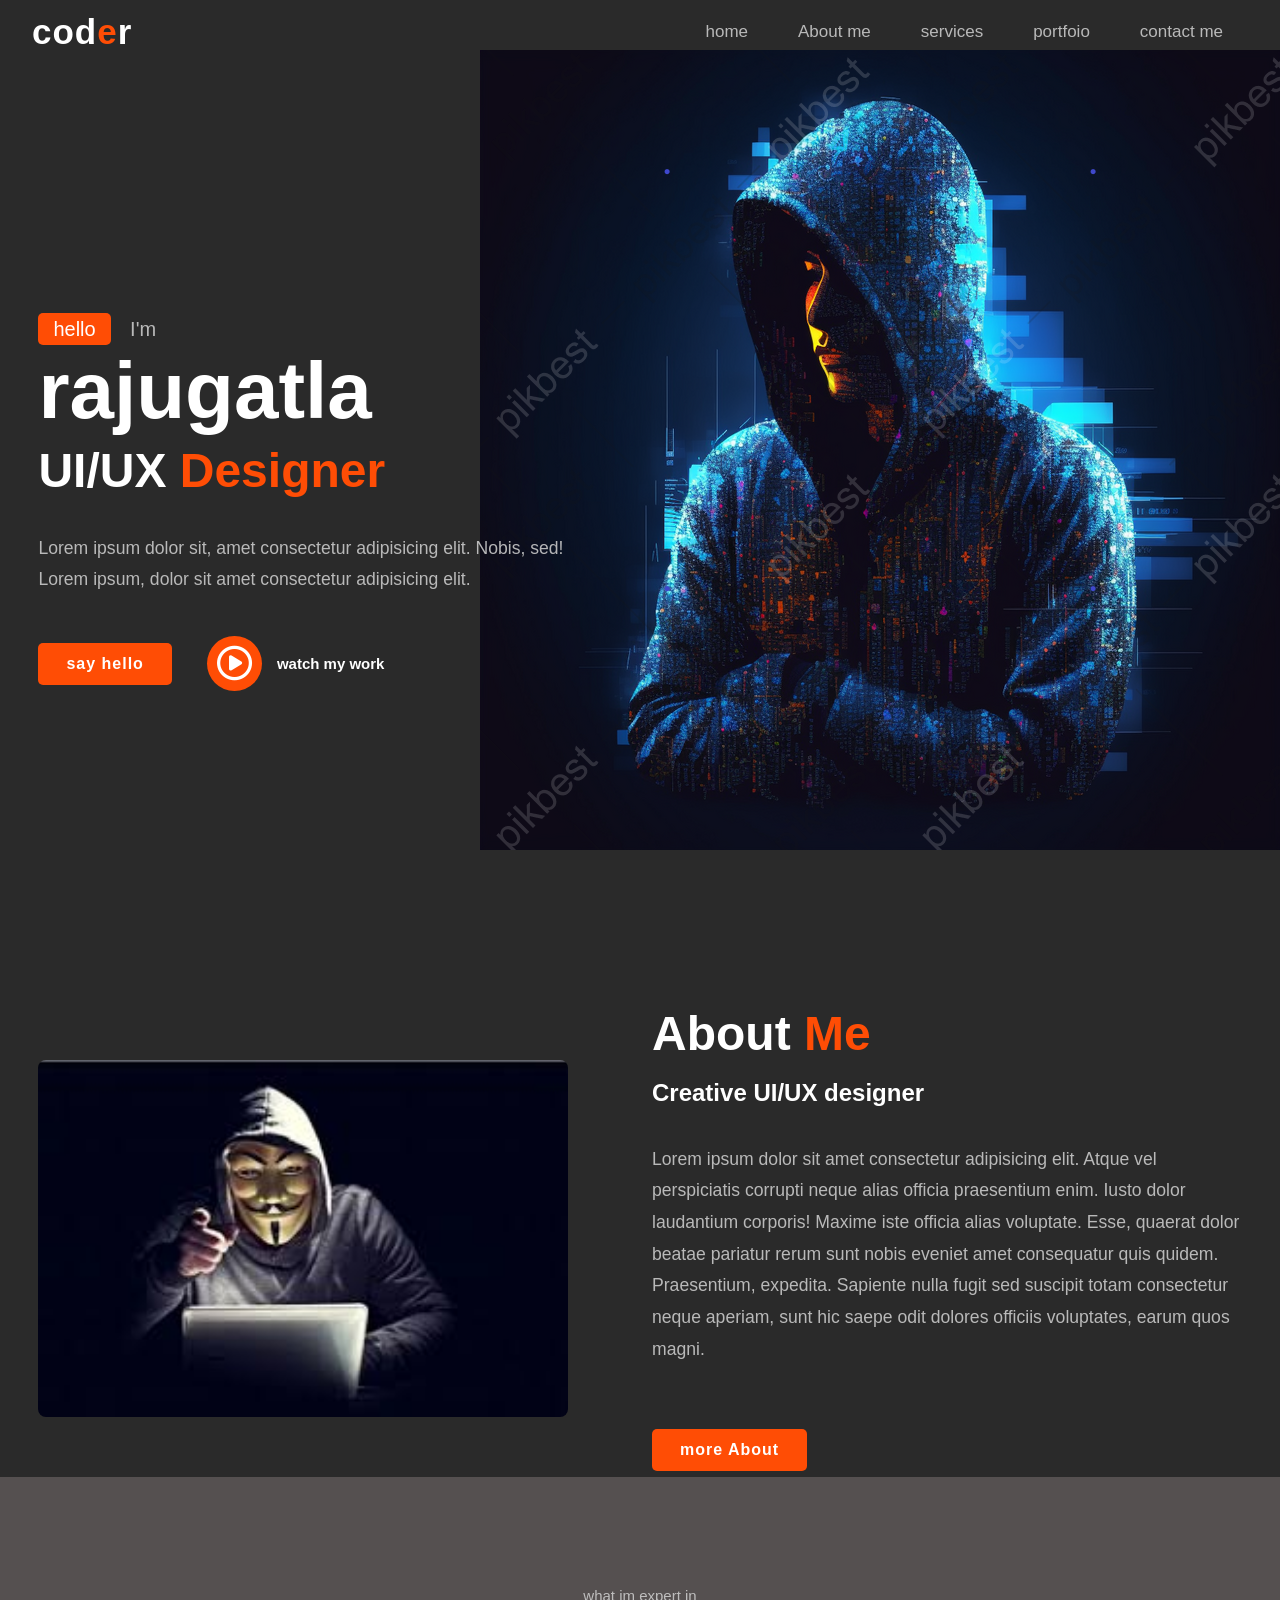
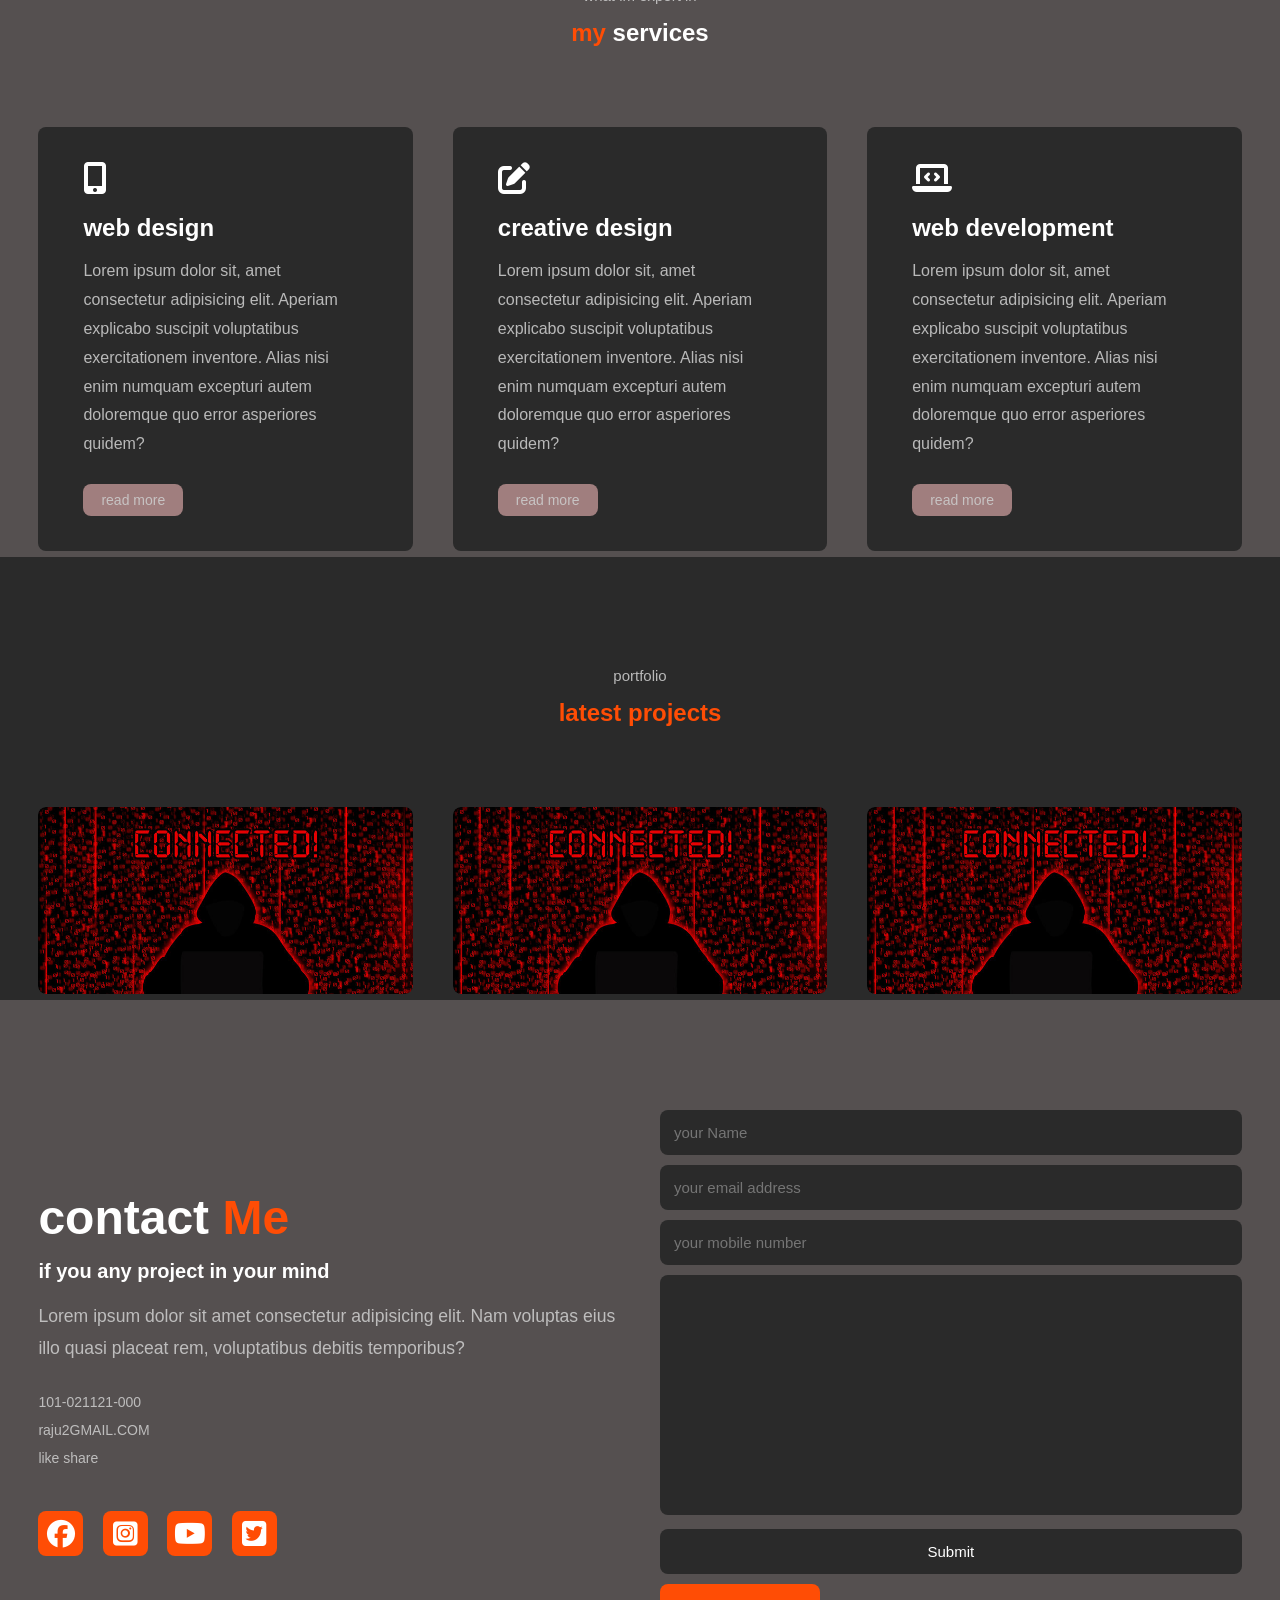
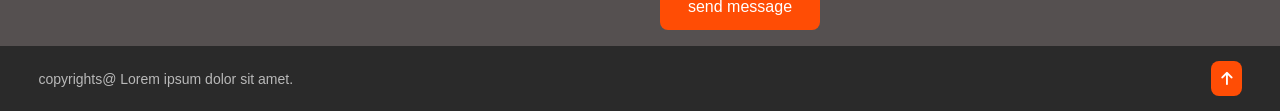
==== index.html @ aa10833b "Rename 17-index.html to index.html" ====
<!DOCTYPE html>
<html lang="en">
<head>
    <meta charset="UTF-8">
    <meta name="viewport" content="width=device-width, initial-scale=1.0">
    <title>Document</title>
    <link rel="stylesheet" href="17-index.css">
    <link rel="stylesheet" href="https://cdnjs.cloudflare.com/ajax/libs/font-awesome/6.4.2/css/all.min.css"/>

</head>
<body>
    <header>
    <a href="#" class="logo">cod<span>e</span>r</a>
    <ul class="navlist">
        <li><a href="#home" class="active">home</a></li>
        <li><a href="#about">About me</a></li>
        <li><a href="#services">services</a></li>
        <li><a href="#portfolio">portfoio</a></li>
        <li><a href="#contact">contact me</a></li>
    </ul>
    <div id="menu-icon" ><i class="fa-solid fa-bars"></i>
       
    </div>
    </header>

<!--home section-->

    <section class="home" id="home">
        <div class="home-text">
            <div class="slide">
                <span class="one">hello</span>
                <span class="two">I'm</span>
            </div>
            <h1>rajugatla</h1>
            <h3>UI/UX <span>Designer</span></h3>
            <p>Lorem ipsum dolor sit, amet consectetur adipisicing elit. Nobis, sed!<br>
            Lorem ipsum, dolor sit amet consectetur adipisicing elit.</p>
         <div class="button">
            <a href="#" class="btn">say hello</a>
            <a href="#" class="btn2"><span><i class="fa-regular fa-circle-play"></i></span>watch my work</a>
         </div>
        </div>
    </section>

 <!-- about section -->
    <section class="about" id="about">
        <div class="about-img">
            <img src="images/06-hacker.jpeg" alt="img">
        </div>
        <div class="about-text">
            <h2>About <span>Me</span></h2>
            <h4>Creative UI/UX designer</h4>
            <p>Lorem ipsum dolor sit amet consectetur adipisicing elit. Atque vel perspiciatis corrupti neque alias officia praesentium enim. Iusto dolor laudantium corporis! Maxime iste officia alias voluptate. Esse, quaerat dolor beatae pariatur rerum sunt nobis eveniet amet consequatur quis quidem. Praesentium, expedita. Sapiente nulla fugit sed suscipit totam consectetur neque aperiam, sunt hic saepe odit dolores officiis voluptates, earum quos magni.</p>
            <a href="#" class="btn">more About</a>
        </div>
    </section>


    <!-- service section -->
    <section class="services" id="services">
        <div class="main-text">
            <p>what im expert in</p>
            <h2><span>my</span> services</h2>
        </div>
        <div class="service-content">
    
            <div class="box">
                <div class="s-icons">
                    <i class="fa-solid fa-mobile-screen-button"></i>
                </div>
                <h3>web design</h3>
                <p>Lorem ipsum dolor sit, amet consectetur adipisicing elit. Aperiam explicabo suscipit voluptatibus exercitationem inventore. Alias nisi enim numquam excepturi autem doloremque quo error asperiores quidem?</p>
                <a href="#" class="read">read more</a>
            </div>

            <div class="box">
                <div class="s-icons">
                    <i class="fa-solid fa-pen-to-square"></i>
                </div>
                <h3>creative design</h3>
                <p>Lorem ipsum dolor sit, amet consectetur adipisicing elit. Aperiam explicabo suscipit voluptatibus exercitationem inventore. Alias nisi enim numquam excepturi autem doloremque quo error asperiores quidem?</p>
                <a href="#" class="read">read more</a>
            </div>



            <div class="box">
                <div class="s-icons">
                    <i class="fa-solid fa-laptop-code"></i>
                </div>
                <h3>web development</h3>
                <p>Lorem ipsum dolor sit, amet consectetur adipisicing elit. Aperiam explicabo suscipit voluptatibus exercitationem inventore. Alias nisi enim numquam excepturi autem doloremque quo error asperiores quidem?</p>
                <a href="#" class="read">read more</a>
            </div>
        </div>
    </section>
<!-- portfoio section -->



    <section class="portfoio" id="portfolio">
        <div class="main-text">
            <p>portfolio</p>
            <h2> <span>latest projects</span></h2>
        </div>
        <div class="portfolio-content">
            
            <div class="row">
                <img src="images/05-hacker.jpg" alt="img">
                <div class="layer">
                    <h5>visual design</h5>
                    <p>Lorem ipsum dolor sit amet consectetur, adipisicing elit. Distinctio ad nesciunt nemo doloremque blanditiis porro iste, dicta sit!</p>
                    <a href="#"><i class="fa-solid fa-arrow-up-right-from-square"></i></a>
                </div>
            </div>

            <div class="row">
                <img src="images/05-hacker.jpg" alt="img">
                <div class="layer">
                    <h5>visual design</h5>
                    <p>Lorem ipsum dolor sit amet consectetur, adipisicing elit. Distinctio ad nesciunt nemo doloremque blanditiis porro iste, dicta sit!</p>
                    <a href="#"><i class="fa-solid fa-arrow-up-right-from-square"></i></a>
                </div>
            </div>

            <div class="row">
                <img src="images/05-hacker.jpg" alt="img">
                <div class="layer">
                    <h5>visual design</h5>
                    <p>Lorem ipsum dolor sit amet consectetur, adipisicing elit. Distinctio ad nesciunt nemo doloremque blanditiis porro iste, dicta sit!</p>
                    <a href="#"><i class="fa-solid fa-arrow-up-right-from-square"></i></a>
                </div>
            </div>

            <!-- <div class="row">
                <img src="images/05-hacker.jpg" alt="img">
                <div class="layer">
                    <h5>visual design</h5>
                    <p>Lorem ipsum dolor sit amet consectetur, adipisicing elit. Distinctio ad nesciunt nemo doloremque blanditiis porro iste, dicta sit!</p>
                    <a href="#"><i class="fa-solid fa-arrow-up-right-from-square"></i></a>
                </div>
            </div>

            <div class="row">
                <img src="images/03-hacker.jpeg" alt="img">
                <div class="layer">
                    <h5>visual design</h5>
                    <p>Lorem ipsum dolor sit amet consectetur, adipisicing elit. Distinctio ad nesciunt nemo doloremque blanditiis porro iste, dicta sit!</p>
                    <a href="#"><i class="fa-solid fa-arrow-up-right-from-square"></i></a>
                </div>
            </div> -->

            <!-- <div class="row">
                <img src="images/03-hacker.jpeg" alt="img">
                <div class="layer">
                    <h5>visual design</h5>
                    <p>Lorem ipsum dolor sit amet consectetur, adipisicing elit. Distinctio ad nesciunt nemo doloremque blanditiis porro iste, dicta sit!</p>
                    <a href="#"><i class="fa-solid fa-arrow-up-right-from-square"></i></a>
                </div>
            </div> -->
        </div>
        
    </section>

    <!-- contact section design -->

    <section class="contact" id="contact">
        <div class="contact-text">
            <h2>contact <span>Me</span></h2>
            <h4>if you any project in  your mind</h4>
            <p>Lorem ipsum dolor sit amet consectetur adipisicing elit. Nam voluptas eius illo quasi placeat rem, voluptatibus debitis temporibus?</p>
            <div class="list">
                <li><a href="#">101-021121-000</a></li>
                <li><a href="#">raju2GMAIL.COM</a></li>
                <li><a href="#">like share </a></li>
            </div>
            <div class="contact-icons">
                <a href="#"><i class="fa-brands fa-facebook"></i></a>
                <a href="#"><i class="fa-brands fa-square-instagram"></i></a>
                <a href="#"><i class="fa-brands fa-youtube"></i></a>
                <a href="#"><i class="fa-brands fa-square-twitter"></i></a>
            </div>
        </div>
         
        <div class="contact-form">
            <form action="">
                <input type="name" placeholder="your Name" required>
                <input type="email" placeholder="your email address" required>
                <input type="" placeholder="your mobile number" required>
                <textarea name="" id="" cols="35" rows="10" place holder="How can i help you" required></textarea>
                <input type="submit" >
                <input type="submit" value="send message" class="submit" required>
            </form>
        </div>

    </section>


    <!-- fotter section -->


    <section class="end">
        <div class="last-text">
            <p>copyrights@ Lorem ipsum dolor sit amet.</p>
        </div>
        <div class="top">
            <a href="#home"><i class="fa-solid fa-arrow-up"></i></a>
        </div>

    </section>

 <script src="17-index.js">
 </script>
</body>
</html>
---- 17-index.css ----
*{
    padding: 0;
    margin: 0;
    box-sizing: border-box;
    font-family: sans-serif;
    text-decoration: none;
    list-style: none;
    scroll-behavior: smooth;
}
:root{
    --bg-color:#2a2a2a;
    --second-bg-color:#998c8c62;
    --text-color:#fff;
    --second-color:#cccccce1;
    --main-color:#ff4d05;
    --big-font:5rem;
    --h2-font: 3rem;
    --p-font: 1.1rem;
}
body{
    background-color: var(--bg-color);
    color: var(--text-color);
}
header{
    position: fixed;
    width: 100%;
    top: 0;
    right: 0;
    z-index: 1000;
    display: flex;
    align-items: center;
    justify-content: space-between;
    background: transparent;
    padding: 22px 15%;
    border-bottom: 1px solid transparent;
    transition: all .45s ease
    ;
}
.logo{
    color: var(--text-color);
    font-size: 35px;
    font-weight: 700;
    letter-spacing: 1px;
}
span{
    color: var(--main-color);
}
.navlist{
    display: flex;
}
.navlist a{
    color: var(--second-color);
    font-size: 17px;
    font-weight: 500;
    margin: 0 25px;
    transition: all .45 ease;
}
.navlist a:hover{
    color: red;
}
#menu-icon{
    font-size: 35px;
    color: var(--text-color);
    z-index: 10001;
    cursor: pointer;
    margin-left: 25px;
    display: none;
}


/* about */
section{
    padding: 160px 15% 120px;
}
.home{
    position: relative;
    height: 100vh;
    width: 100%;
    background-image: url(images/04\ hacker.png);
    background-size: auto;
    background-repeat:no-repeat ;
    background-position: right;
    display: flex;
    justify-content: flex-start;
    align-items: center;
}
.one{
    display: inline-block;
    margin-right: 15px;
    height: 32px;
    padding: 0 15px;
    line-height: 32px;
    font-size: 20px;
    font-weight: 500;
    border-radius: 5px;
    background: var(--main-color);
    color: var(--text-color);
}
.two{
    display: inline-block;
    color: var(--second-color);
    font-size: 20px;
    font-weight: 500;
}
.home-text h1{
    font-size: var(--big-font);
    font-weight: 700;
    color: var(--text-color);
    list-style: 1.1;
    margin: 0 0 8px;
}
.home-text h3{
    color: var(--text-color);
    margin: 0 0 35px;
    font-size: 3rem;
    font-weight: 700;
    line-height: 1.1;
}
.home-text p{
    color: var(--second-color);
    font-size: var(--p-font);
    line-height: 1.8;
    margin-bottom: 40px;
}
.button{
    display: inline-flex;
    align-items: center;
    justify-content: center;
}
.btn{
    display: inline-block;
    padding: 12px 28px;
    background: var(--main-color);
    border-radius: 5px;
    color: var(--text-color);
    font-size: 1rem;
    letter-spacing: 1px;
    font-weight: 600;
    transition: all .45s ease;
}
.btn:hover{
    transform: scale(0.9);
}
.btn2{
    display: inline-flex;
    align-items: center;
    justify-content: center;
    font-size: 15px;
    font-weight: 600;
    color: var(--text-color);
    margin-left: 35px;
}
.btn2 span i{
    height: 55px;
    width: 55px;
    background: var(--main-color);
    color: var(--text-color);
    display: flex;
    align-items: center;
    justify-content: center;
    font-size: 35px;
    border-radius: 50%;
    margin-right: 15px;
    transition: all .45s ease;
}
.btn2 span i:hover{
    transform: scale(1.1) translateY(5px);
}
header.sticky{
    background: var(--bg-color);
    border-bottom: 1px solid #ffffff1a;
    padding: 12px 15%;
}
.about{
    display: grid;
    grid-template-columns: repeat(2, 1fr);
    align-items: center;
    gap: 1.5rem;
}
.about-img img{
    max-width: 530px;
    height: auto;
    width: 100%;
    border-radius: 8px;
}
.about-text h2{
    font-size: var(--h2-font);
    line-height: 1;
}
.about-text h4{
    font-size: 24px;
    font-weight: 600;
    color: var(--text-color);
    line-height: 1.7;
    margin: 15px 0 30px;
}
.about-text p{
    color: var(--second-color);
    font-size: var(--p-font);
    line-height: 1.8;
    margin-bottom: 4rem;
}

/* services */
.services{
    background: var(--second-bg-color);
}
.main-text{
    text-align: center;
}
.main-text p{
    color: var(--second-color);
    font-size: 15px;
    margin-bottom: 15px;
}
.service-content{
    display: grid;
    grid-template-columns: repeat(auto-fit, minmax(250px,auto));
    align-items: center;
    gap: 2.5rem;
    margin-top: 5rem;
}
.box{
    background: var(--bg-color);
    padding: 35px 45px ;
    border-radius: 8px;
    transition: all .45s ease;
}
.s-icons i {
    font-size: 32px;
    margin-bottom: 20px;
}
.box h3{
    font-size: 24px;
    font-weight: 600;
    color: var(--text-color);
    margin-bottom: 15px;
}
.box p{
    color: var(--second-color);
    font-size: 1rem;
    line-height: 1.8;
    margin-bottom: 25px;
}
.read{
    display: inline-block;
    padding: 8px 18px;
    background: #d6a5a5af;
    color: var(--second-color);
    font-size: 14px;
    font-weight: 500;
    border-radius: 8px;
    transition: all .45s ease;
}
.read:hover{
    letter-spacing: 1px;
    background: #ffffff99;
    color: var(--text-color);
}
.box:hover{
    transform: translateY(-15px);
    cursor: pointer;
}


/* portfolo section */
.portfolio-content{
    display: grid;
    grid-template-columns: repeat(auto-fit, minmax(300px,auto));
    align-items: center;
    gap: 2.5rem;
    margin-top: 5rem;
}
.row{
    position: relative;
    overflow: hidden;
    border-radius: 8px;
    cursor: pointer;
}
.row img{
    width: 100%;
    border-radius: 8px;
    display: block;
    transition: transform 0.5s;
}
.layer{
    width: 100%;
    height: 0;
    background: linear-gradient(rgba(0,0,0,0.1),#ff004f);
    position: absolute;
    border-radius: 8px;
    left: 0;
    bottom: 0;
    overflow: hidden;
    display: flex;
    flex-direction: column;
    align-items: center;
    justify-content: center;
    text-align: center;
    padding: 0 40px;
    transition: height 0.5s;
}
.layer h5{
    font-size: 20px;
    font-weight: 600;
    margin-bottom: 15px;
}
.layer p{
    color: white;
    font-size: 1rem;
    line-height: 1.8;
}
.layer i{
    color: yellowgreen;
    margin-top: 20px;
    font-size: 20px;
    background: var(--text-color);
    width: 60px;
    height: 60px;
    display: flex;
    align-items: center;
    justify-content: center;
    border-radius: 50%;
}
.row:hover img{
    transform: scale(1.1);
}
.row:hover .layer{
    height: 100%;
}
 /* contact info */

 .contact{
    background: var(--second-bg-color);
    display: grid;
    grid-template-columns: repeat(2,1fr);
    align-items: center;
    gap: 2.5rem;
    
 }
.contact-text h4{
    color: var(--text-color);
    margin: 18px 0;
    font-size: 20px;
    font-weight: 600;
}
.contact-text h2{
    font-size: var(--h2-font);
    line-height: 1;
}
.contact-text p{
    color: var(--second-color);
    font-size: var(--p-font);
    line-height: 1.8;
    margin-bottom: 30px;
}
.list{
    margin-bottom: 2.8rem;
}
.list li{
    margin-bottom: 12px;
}
.list li a{
    display: block;
    color: var(--second-color);
    font-size: 14px;
    transition: all .45s ease;
}
.list li a:hover{
    color: var(--text-color);
    transform: translateX(5px);
}
.contact-icons i {
    height: 45px;
    width: 45px;
    background: var(--main-color);
    color: var(--text-color);
    font-size: 28px;
    display: inline-flex;
    align-items: center;
    justify-content: center;
    border-radius: 8px;
    margin-right: 15px;
    transition: all .45s ease;
}
.contact-icons i:hover{
    background: black;
    color: var(--main-color);
}
.contact-form form{
    position: relative;
}
.contact-form form input,form textarea{
    width: 100%;
    padding: 14px;
    background: var(--bg-color);
    color: var(--text-color);
    border: none;
    outline: none;
    font-size: 15px;
    border-radius: 8px;
    margin-bottom: 10px;
}
.contact-form textarea{
    resize: none;
    height: 240px;
}
.contact-form .submit{
    display: inline-block;
    font-size: 16px;
    background: var(--main-color);
    color: var(--text-color);
    width: 160px;
    transition: all .45s ease;
}
.contact-form .submit:hover{
    transform: scale(1.1);
    cursor: pointer;
}
/* fotter */
.end{
    padding: 20px 15%;
    display: flex;
    flex-wrap: wrap;
    align-items: center;
    justify-content: space-between;
    gap: 2rem;
    background: var(--bg-color);
}
.last-text{
    color: var(--second-color);
    font-size: 14px;
}
.top i{
    padding: 10px;
    border-radius: 8px;
    font-size: 15px;
    color: var(--text-color);
    background: var(--main-color);
}


@media(max-width: 1480px){
    header{
        padding: 12px 2.5%;
        transition: .1s;
    }
    header.sticky{
        padding: 10px 2.5%;
        transition: .1s;
    }
    section{
        padding: 110px 3% 6px;
    }
    .end{
        padding: 15px 3%;
    }
}

@media(max-width: 1100px){
    :root{
        --big-font:4rem;
        --h2-font: 2rem;
        --p-font: 1rem;
        transition: .1s;
    }
    .home-text h3{
        font-size: 2.5rem;
    }
    .home{
        height: 87vh;
    }
}
@media(max-width: 920px){
    .about{
        grid-template-columns: 1fr;
    }
    .about-img{
        text-align: center;
        order: 2;
    }
    .about-img img{
        width: 100%;
        height: auto;
        max-width: 100%;
    }
    .contact{
        grid-template-columns: 1fr;
    }
}
@media(max-width: 820px){
    #menu-icon{
        display: block;
    }
    .navlist{
        position: absolute;
        top:-840px;
        right: 0;
        left: 0;
        display: flex;
        flex-direction: column;
        background: var(--bg-color);
        text-align: left;
        transition: all .45s ease;
    }
    .navlist a{
        display: block;
        margin: 17px;
        font-size: 20px;
        transition: all .45s ease;
        color: var(--text-color);
    }
    .navlist a:hover{
        color: var(--text-color);
    }
    .navlist a.active{
        color: var(--main-color);

    }
    .navlist.open{
        top: 100%;
    }


}
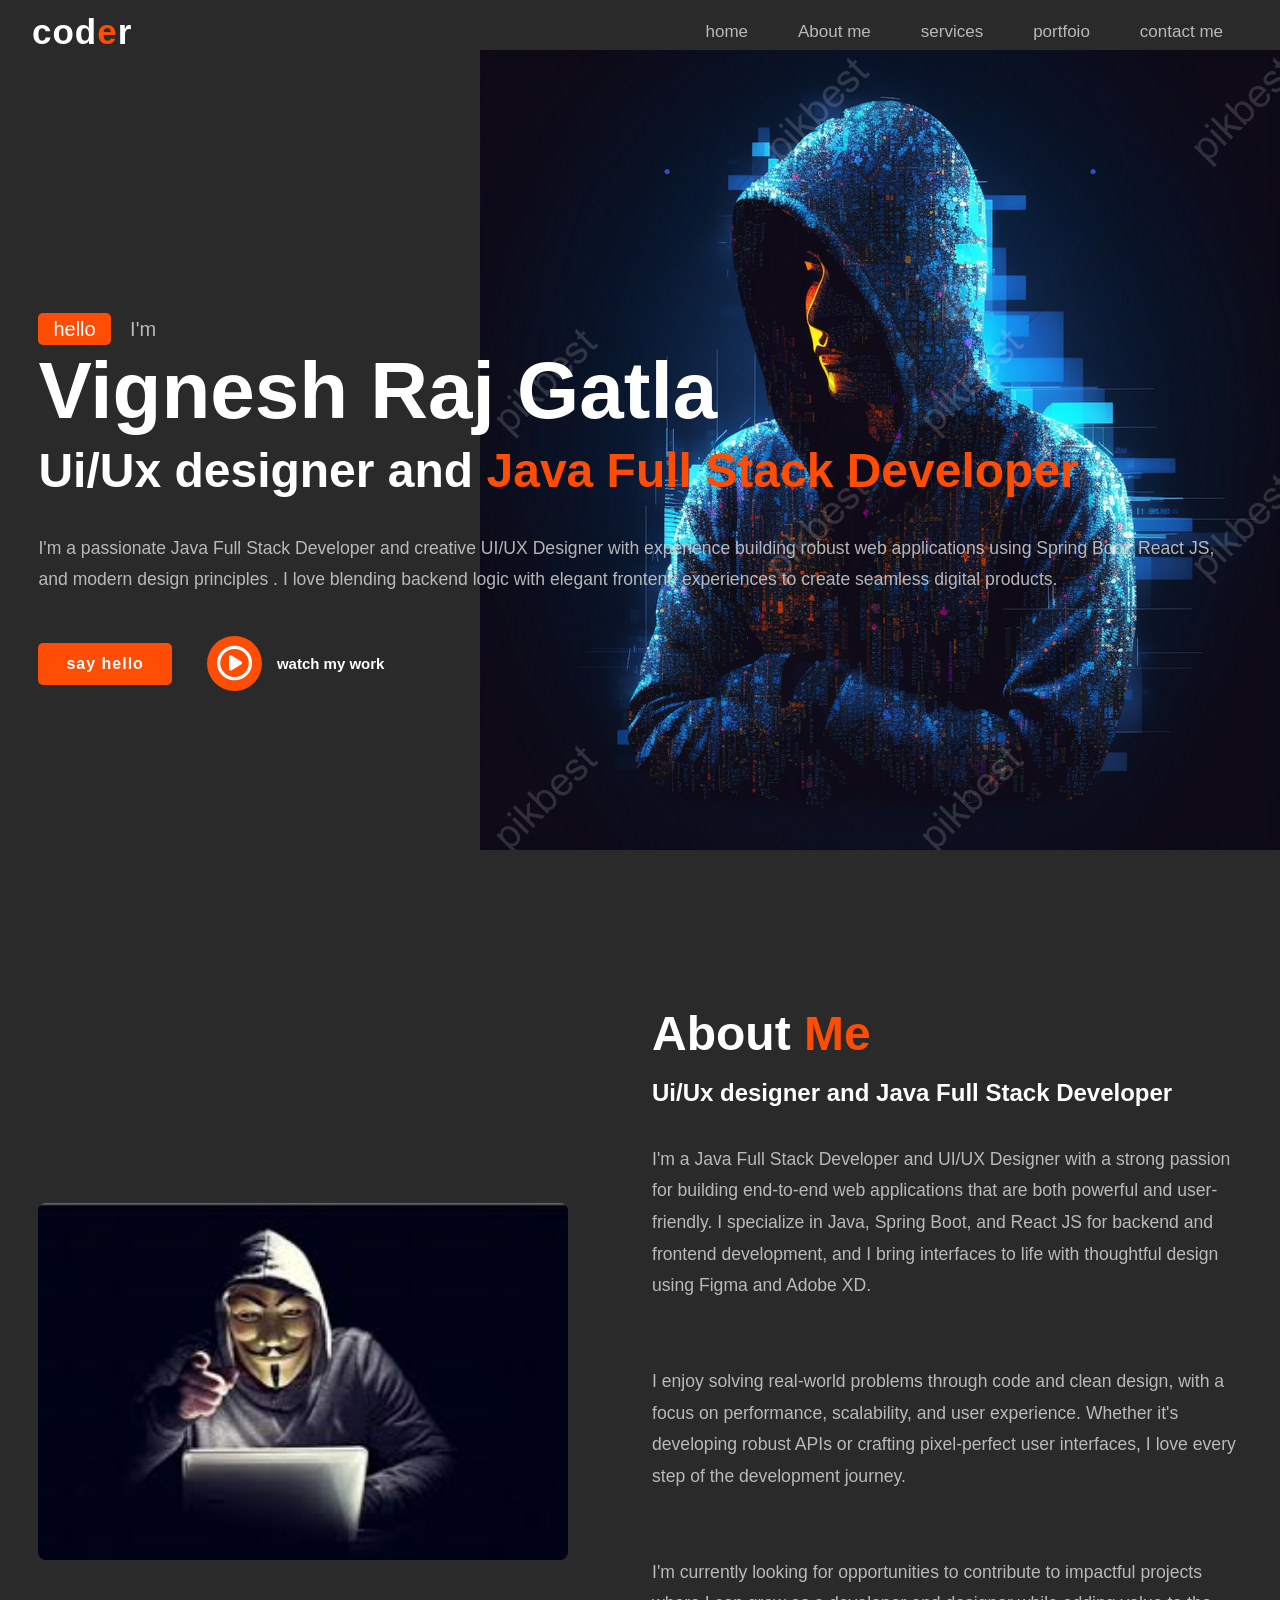
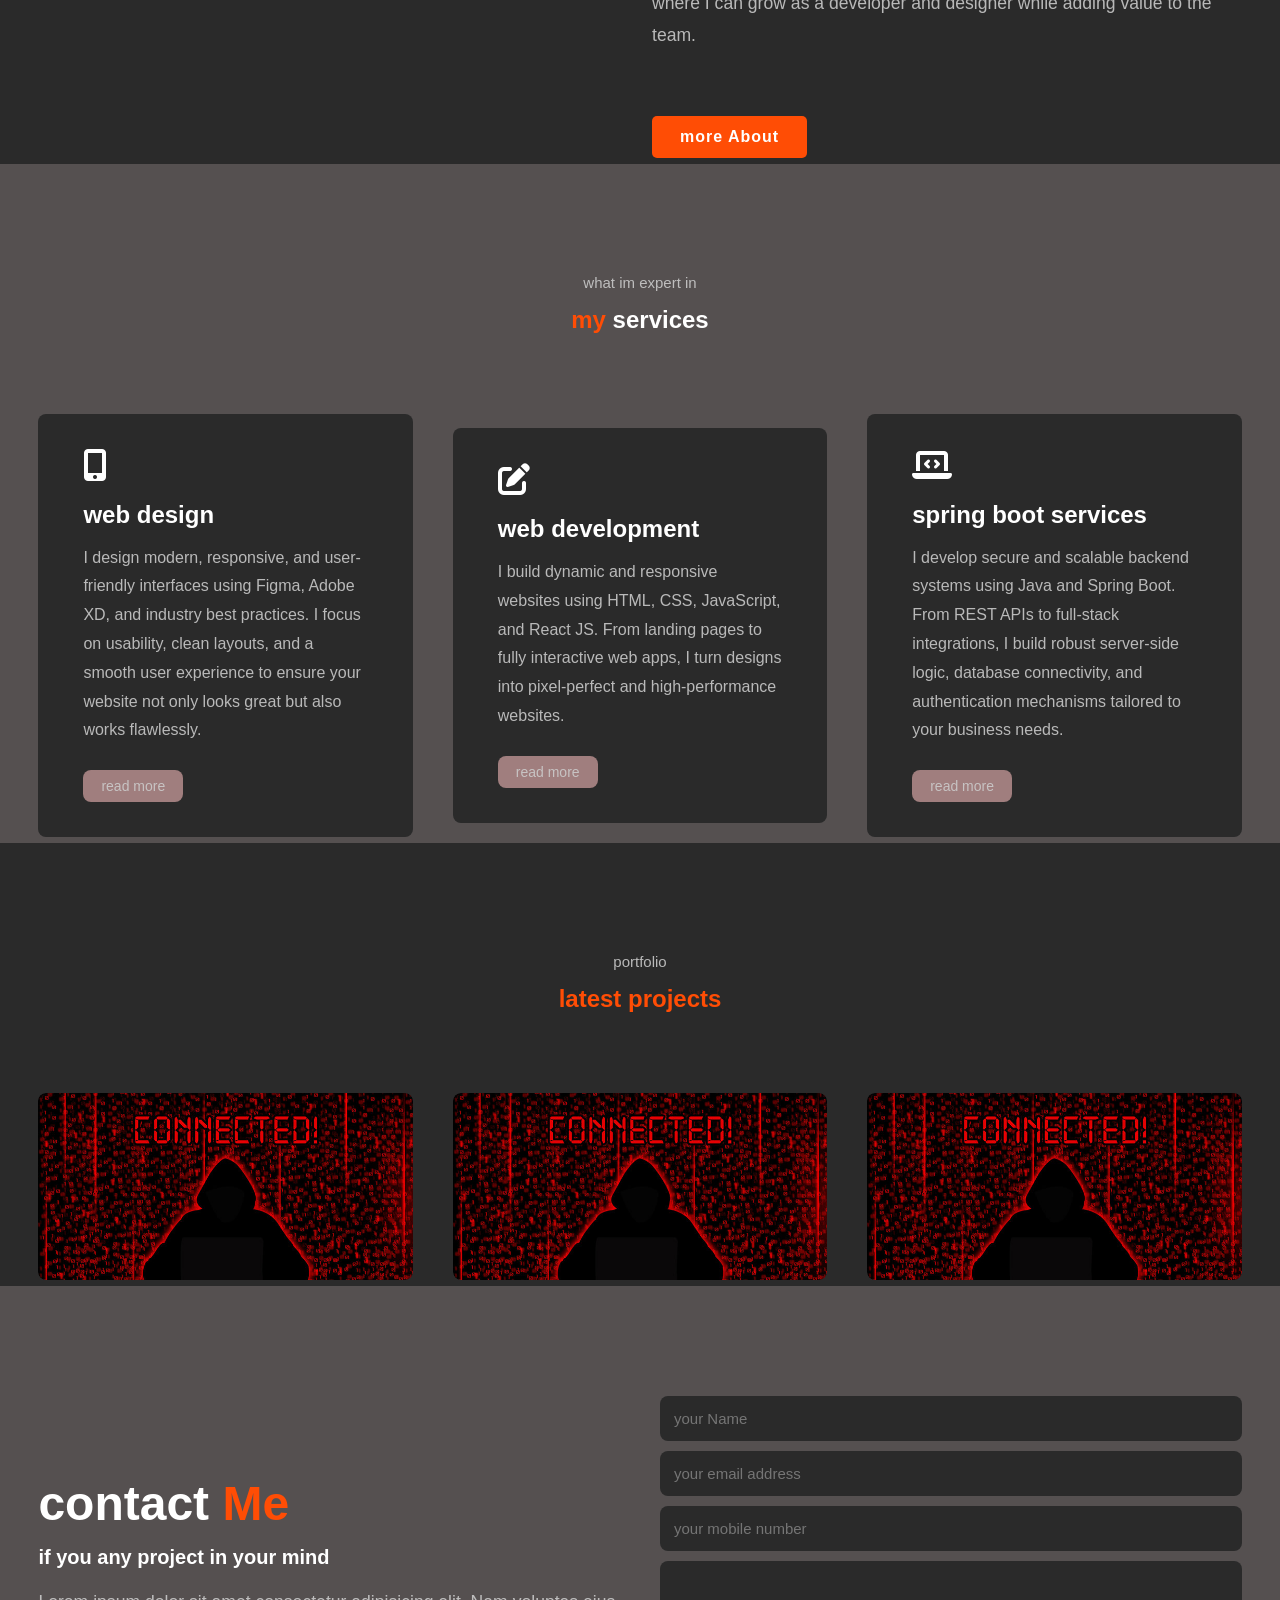
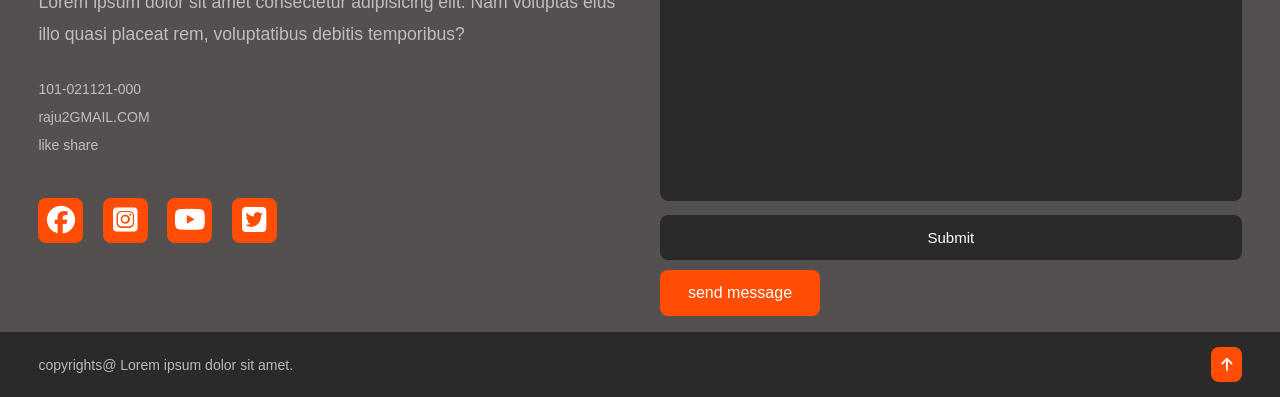
==== commit ac2b18f3: "Update index.html" ====
--- a/index.html
+++ b/index.html
@@ -31,10 +31,11 @@
                 <span class="one">hello</span>
                 <span class="two">I'm</span>
             </div>
-            <h1>rajugatla</h1>
-            <h3>UI/UX <span>Designer</span></h3>
-            <p>Lorem ipsum dolor sit, amet consectetur adipisicing elit. Nobis, sed!<br>
-            Lorem ipsum, dolor sit amet consectetur adipisicing elit.</p>
+            <h1>Vignesh Raj Gatla</h1>
+            <h3>Ui/Ux designer and <span> Java Full Stack Developer</span></h3>
+            <p>I'm a passionate Java Full Stack Developer and creative UI/UX Designer with experience building 
+                robust web applications using Spring Boot, React JS, and modern design principles
+                . I love blending backend logic with elegant frontend experiences to create seamless digital products.</p>
          <div class="button">
             <a href="#" class="btn">say hello</a>
             <a href="#" class="btn2"><span><i class="fa-regular fa-circle-play"></i></span>watch my work</a>
@@ -49,8 +50,15 @@
         </div>
         <div class="about-text">
             <h2>About <span>Me</span></h2>
-            <h4>Creative UI/UX designer</h4>
-            <p>Lorem ipsum dolor sit amet consectetur adipisicing elit. Atque vel perspiciatis corrupti neque alias officia praesentium enim. Iusto dolor laudantium corporis! Maxime iste officia alias voluptate. Esse, quaerat dolor beatae pariatur rerum sunt nobis eveniet amet consequatur quis quidem. Praesentium, expedita. Sapiente nulla fugit sed suscipit totam consectetur neque aperiam, sunt hic saepe odit dolores officiis voluptates, earum quos magni.</p>
+            <h4>Ui/Ux designer and Java Full Stack Developer</h4>
+             <p> I'm a Java Full Stack Developer and UI/UX Designer with a strong passion for building end-to-end web applications that are both powerful and user-friendly.
+                 I specialize in Java, Spring Boot, and React JS for backend and frontend development, and I bring interfaces to life with thoughtful design using Figma and Adobe XD.
+             </p>
+             <p> I enjoy solving real-world problems through code and clean design, with a focus on performance, scalability, and user experience.
+                 Whether it's developing robust APIs or crafting pixel-perfect user interfaces, I love every step of the development journey.
+             </p>
+              <p> I'm currently looking for opportunities to contribute to impactful projects where I can grow as a developer and designer while adding value to the team.
+              </p>   
             <a href="#" class="btn">more About</a>
         </div>
     </section>
@@ -69,7 +77,9 @@
                     <i class="fa-solid fa-mobile-screen-button"></i>
                 </div>
                 <h3>web design</h3>
-                <p>Lorem ipsum dolor sit, amet consectetur adipisicing elit. Aperiam explicabo suscipit voluptatibus exercitationem inventore. Alias nisi enim numquam excepturi autem doloremque quo error asperiores quidem?</p>
+                <p>  I design modern, responsive, and user-friendly interfaces using Figma, Adobe XD, and industry best practices.
+                     I focus on usability, clean layouts, and a smooth user experience to ensure your website not only looks great but also works flawlessly.
+                 </p>           
                 <a href="#" class="read">read more</a>
             </div>
 
@@ -77,19 +87,21 @@
                 <div class="s-icons">
                     <i class="fa-solid fa-pen-to-square"></i>
                 </div>
-                <h3>creative design</h3>
-                <p>Lorem ipsum dolor sit, amet consectetur adipisicing elit. Aperiam explicabo suscipit voluptatibus exercitationem inventore. Alias nisi enim numquam excepturi autem doloremque quo error asperiores quidem?</p>
+                <h3>web development</h3>
+                <p> I build dynamic and responsive websites using HTML, CSS, JavaScript, and React JS.
+                 From landing pages to fully interactive web apps, I turn designs into pixel-perfect and high-performance websites.
+                   </p>        
                 <a href="#" class="read">read more</a>
             </div>
-
-
 
             <div class="box">
                 <div class="s-icons">
                     <i class="fa-solid fa-laptop-code"></i>
                 </div>
-                <h3>web development</h3>
-                <p>Lorem ipsum dolor sit, amet consectetur adipisicing elit. Aperiam explicabo suscipit voluptatibus exercitationem inventore. Alias nisi enim numquam excepturi autem doloremque quo error asperiores quidem?</p>
+                <h3>spring boot services</h3>
+                 <p> I develop secure and scalable backend systems using Java and Spring Boot.
+                   From REST APIs to full-stack integrations, I build robust server-side logic, database connectivity, and authentication mechanisms tailored to your business needs.
+                   </p>             
                 <a href="#" class="read">read more</a>
             </div>
         </div>
@@ -108,26 +120,29 @@
             <div class="row">
                 <img src="images/05-hacker.jpg" alt="img">
                 <div class="layer">
-                    <h5>visual design</h5>
-                    <p>Lorem ipsum dolor sit amet consectetur, adipisicing elit. Distinctio ad nesciunt nemo doloremque blanditiis porro iste, dicta sit!</p>
-                    <a href="#"><i class="fa-solid fa-arrow-up-right-from-square"></i></a>
-                </div>
-            </div>
-
-            <div class="row">
-                <img src="images/05-hacker.jpg" alt="img">
-                <div class="layer">
-                    <h5>visual design</h5>
-                    <p>Lorem ipsum dolor sit amet consectetur, adipisicing elit. Distinctio ad nesciunt nemo doloremque blanditiis porro iste, dicta sit!</p>
-                    <a href="#"><i class="fa-solid fa-arrow-up-right-from-square"></i></a>
-                </div>
-            </div>
-
-            <div class="row">
-                <img src="images/05-hacker.jpg" alt="img">
-                <div class="layer">
-                    <h5>visual design</h5>
-                    <p>Lorem ipsum dolor sit amet consectetur, adipisicing elit. Distinctio ad nesciunt nemo doloremque blanditiis porro iste, dicta sit!</p>
+                    <h5>Spring Boot Billing Application</h5>
+                    <p>  A complete billing system for restaurants built using Spring Boot and MySQL. Features include item management, cart functionality, order history, and automated bill generation with tax and discount support.
+                    </p>                   
+                    <a href="#"><i class="fa-solid fa-arrow-up-right-from-square"></i></a>
+                </div>
+            </div>
+
+            <div class="row">
+                <img src="images/05-hacker.jpg" alt="img">
+                <div class="layer">
+                    <h5> Personal Portfolio Website</h5>
+                    <p> A responsive portfolio built using HTML, CSS, and JavaScript to showcase my skills, projects, and contact details. Deployed using GitHub Pages for easy access and professional presentation.
+                    </p>                   
+                    <a href="#"><i class="fa-solid fa-arrow-up-right-from-square"></i></a>
+                </div>
+            </div>
+
+            <div class="row">
+                <img src="images/05-hacker.jpg" alt="img">
+                <div class="layer">
+                    <h5>Full Stack Web Application (React + Spring Boot)</h5>
+                  <p>    A full stack application integrating React on the frontend with Spring Boot REST APIs on the backend. Features include user authentication, CRUD operations, and clean UI/UX built with Tailwind CSS and JWT-based login.
+                   </p>         
                     <a href="#"><i class="fa-solid fa-arrow-up-right-from-square"></i></a>
                 </div>
             </div>
